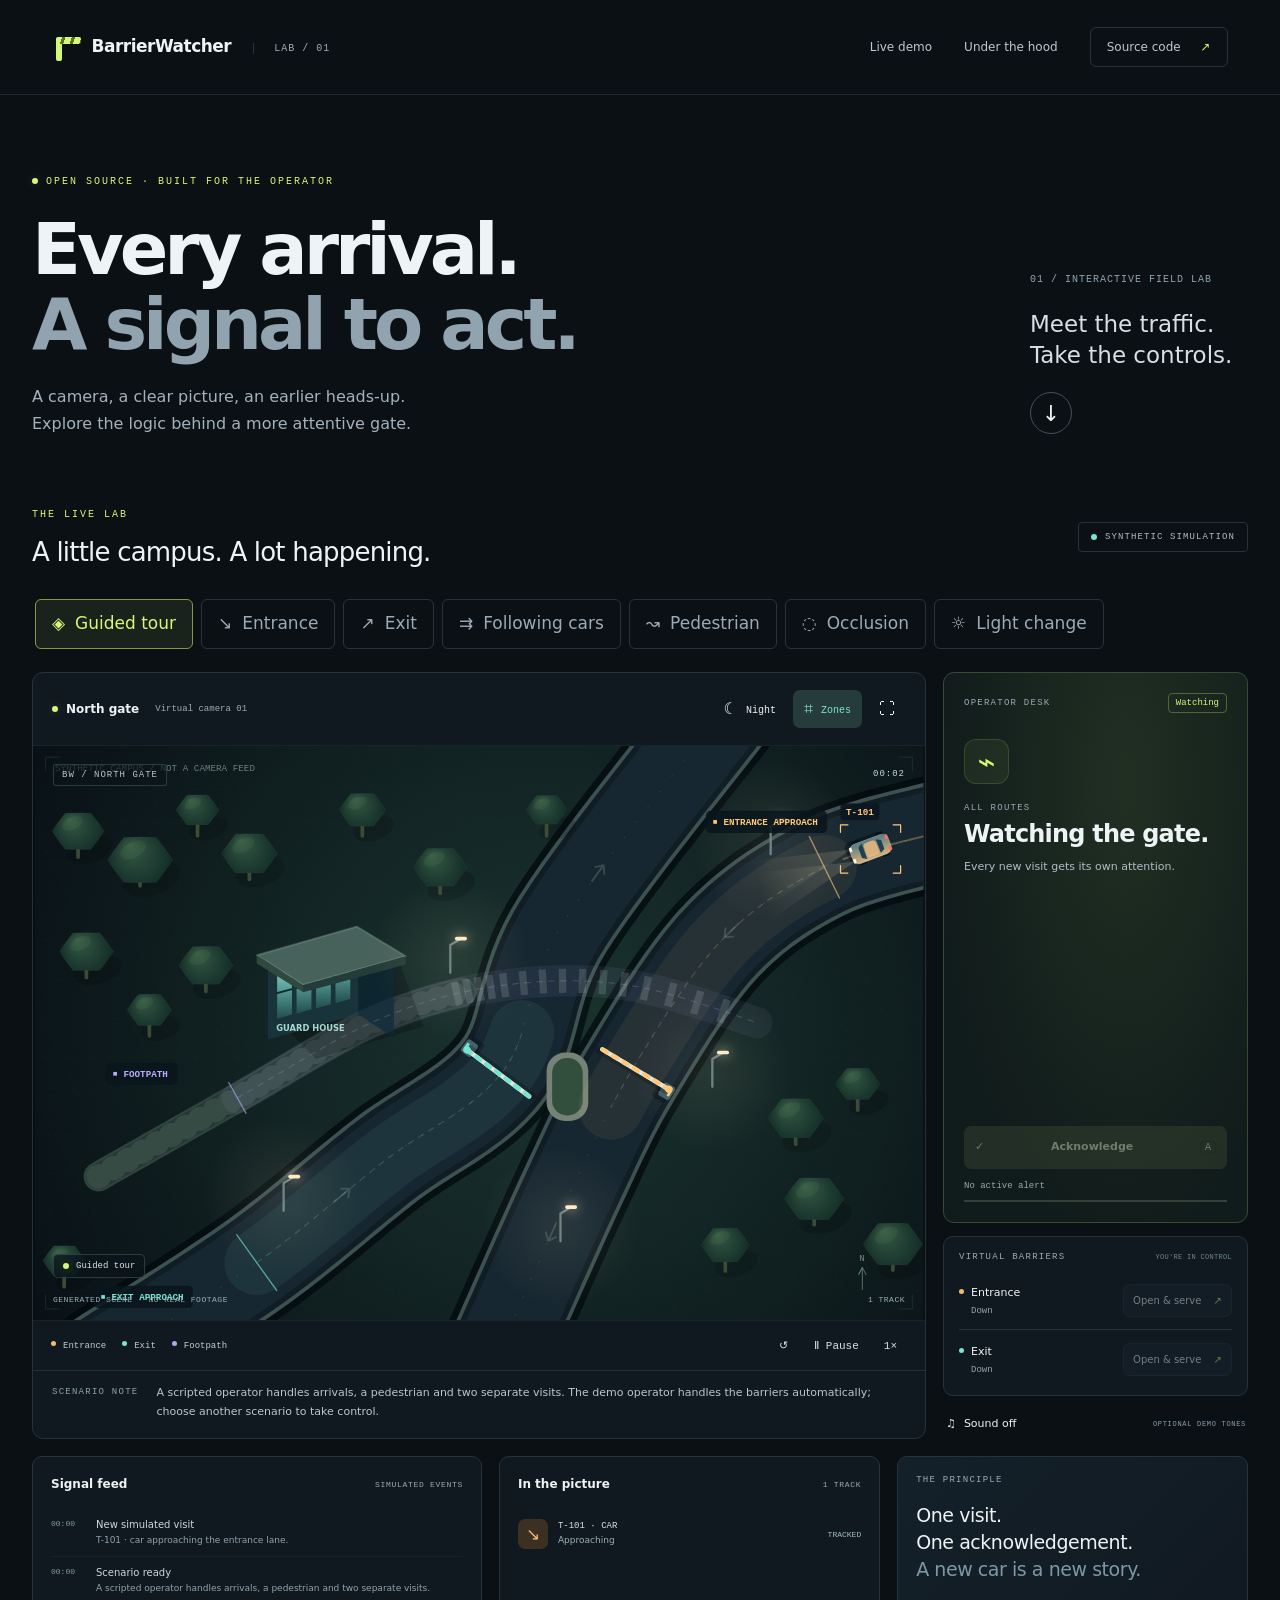
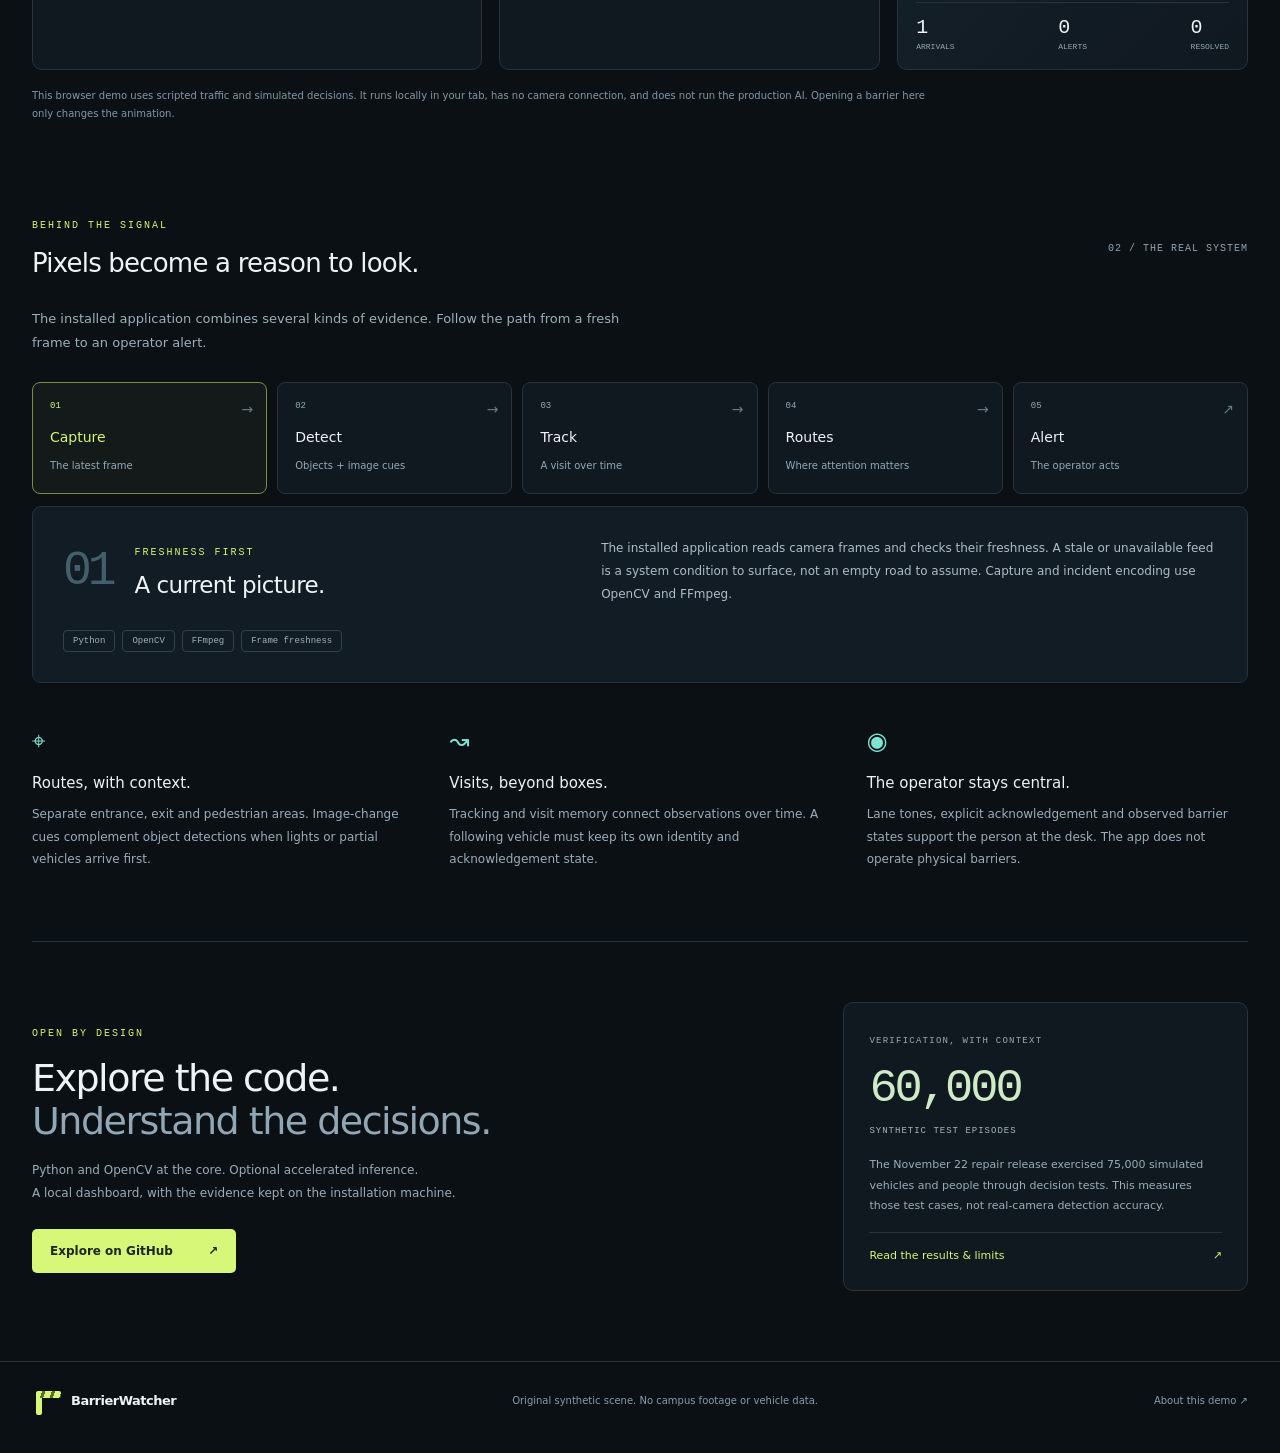
==== demo/index.html @ a51c19c9 "Add interactive synthetic campus demo and GitHub Pages deployment" ====
<!doctype html>
<html lang="en">
<head>
  <meta charset="utf-8">
  <meta name="viewport" content="width=device-width, initial-scale=1">
  <meta name="theme-color" content="#0b1015">
  <meta name="description" content="Explore BarrierWatcher: an interactive, synthetic demonstration of entrance, exit and pedestrian alerts. Open source. Local processing. Human control.">
  <title>BarrierWatcher — Interactive lab</title>
  <link rel="icon" type="image/svg+xml" href="./favicon.svg">
  <link rel="stylesheet" href="./styles.css">
  <script type="module" src="./app.mjs"></script>
</head>
<body>
  <a class="skip" href="#lab">Skip to interactive demo</a>
  <header class="site-header">
    <a class="brand" href="#" aria-label="BarrierWatcher home"><span class="brand-mark" aria-hidden="true"><i></i><b></b></span>BarrierWatcher<span class="brand-version">LAB / 01</span></a>
    <nav aria-label="Main"><a href="#lab">Live demo</a><a href="#technology">Under the hood</a><a class="source-link" href="https://github.com/Assembler-Fourier/c500-guard" target="_blank" rel="noopener noreferrer">Source code <span aria-hidden="true">↗</span></a></nav>
  </header>

  <main>
    <section class="intro" aria-labelledby="page-title">
      <div><p class="eyebrow"><span class="live-dot"></span> OPEN SOURCE · BUILT FOR THE OPERATOR</p><h1 id="page-title">Every arrival.<br><span>A signal to act.</span></h1><p class="intro-copy">A camera, a clear picture, an earlier heads-up.<br>Explore the logic behind a more attentive gate.</p></div>
      <div class="intro-aside"><span class="index-label">01 / INTERACTIVE FIELD LAB</span><p>Meet the traffic.<br>Take the controls.</p><a href="#lab" class="round-link" aria-label="Explore the live demo">↓</a></div>
    </section>

    <section id="lab" class="lab" aria-labelledby="lab-title">
      <div class="section-bar"><div><span class="eyebrow">THE LIVE LAB</span><h2 id="lab-title">A little campus. A lot happening.</h2></div><span class="simulation-label"><span></span>SYNTHETIC SIMULATION</span></div>
      <div class="scenario-strip" aria-label="Choose a traffic scenario" id="scenario-controls"></div>
      <div class="lab-grid">
        <div class="scene-card">
          <div class="scene-toolbar"><div class="scene-name"><span class="live-dot"></span><strong>North gate</strong><span>Virtual camera 01</span></div><div class="toolbar-buttons"><button id="lighting" class="icon-button" aria-label="Switch to day view" title="Switch to day view">☾ <span>Night</span></button><button id="zones" class="icon-button" aria-pressed="true" title="Toggle route overlays">⌗ <span>Zones</span></button><button id="expand" class="icon-button" aria-label="Expand scene" title="Expand scene">⛶</button></div></div>
          <div class="scene-wrap" id="scene-wrap"><canvas id="scene" role="img" aria-label="Animated fictional campus with an entrance lane, an exit lane, a footpath and simulated road users."></canvas><div class="scene-topline"><span class="camera-tag">BW / NORTH GATE</span><span id="sim-clock">00:00</span></div><div class="scene-badge" id="scene-badge"><span class="live-dot"></span><span>Guided tour</span></div><div class="scene-bottomline"><span>GENERATED SCENE · NO REAL FOOTAGE</span><span id="scene-objects">0 TRACKS</span></div></div>
          <div class="scene-controls"><div class="legend"><span class="entrance-dot">Entrance</span><span class="exit-dot">Exit</span><span class="pedestrian-dot">Footpath</span></div><div class="playback"><button id="restart" title="Restart scenario" aria-label="Restart scenario">↺</button><button id="pause" aria-label="Pause simulation">Ⅱ <span>Pause</span></button><button id="speed" aria-label="Playback speed: 1 times">1×</button></div></div>
          <div class="scene-description"><span class="micro-label">SCENARIO NOTE</span><p id="scenario-note"></p></div>
        </div>

        <aside class="operator-panel" aria-label="Operator controls">
          <div class="status-card" id="status-card" data-state="watching"><div class="status-top"><span class="micro-label">OPERATOR DESK</span><span id="status-pill" class="pill">Watching</span></div><div id="status-symbol" class="status-symbol" aria-hidden="true">⌁</div><p class="micro-label" id="alarm-lane">ALL ROUTES</p><h3 id="status-title">Watching the gate.</h3><p id="status-detail">Every new visit gets its own attention.</p><button id="acknowledge" class="acknowledge" disabled><span>✓</span> Acknowledge <kbd>A</kbd></button><div class="quiet-row"><span id="quiet-label">No active alert</span><span id="quiet-value"></span></div><div class="quiet-track"><span id="quiet-progress"></span></div></div>
          <div class="barrier-controls"><div class="barrier-heading"><span class="micro-label">VIRTUAL BARRIERS</span><span>YOU'RE IN CONTROL</span></div><div class="barrier-row"><div><span class="entrance-dot">Entrance</span><small id="entrance-state">Down</small></div><button id="serve-entrance">Open &amp; serve <span>↗</span></button></div><div class="barrier-row"><div><span class="exit-dot">Exit</span><small id="exit-state">Down</small></div><button id="serve-exit">Open &amp; serve <span>↗</span></button></div></div>
          <div class="audio-row"><button id="sound" aria-pressed="false"><span aria-hidden="true">♫</span><span>Sound off</span></button><span>OPTIONAL DEMO TONES</span></div>
        </aside>
      </div>

      <div class="telemetry-grid"><div class="feed-card"><div class="card-heading"><h3>Signal feed</h3><span class="micro-label">SIMULATED EVENTS</span></div><ol id="event-feed" aria-label="Simulation events"></ol></div><div class="tracks-card"><div class="card-heading"><h3>In the picture</h3><span class="micro-label" id="track-count">0 TRACKS</span></div><div id="track-list"></div></div><div class="principle-card"><span class="micro-label">THE PRINCIPLE</span><p>One visit.<br>One acknowledgement.<br><em>A new car is a new story.</em></p><div class="stat-row"><span><strong id="arrival-count">0</strong>Arrivals</span><span><strong id="alert-count">0</strong>Alerts</span><span><strong id="ack-count">0</strong>Resolved</span></div></div></div>
      <p class="simulation-note">This browser demo uses scripted traffic and simulated decisions. It runs locally in your tab, has no camera connection, and does not run the production AI. Opening a barrier here only changes the animation.</p>
      <p id="announcer" class="sr-only" role="status" aria-live="polite"></p>
    </section>

    <section id="technology" class="technology" aria-labelledby="technology-title"><div class="section-bar"><div><span class="eyebrow">BEHIND THE SIGNAL</span><h2 id="technology-title">Pixels become a reason to look.</h2></div><span class="index-label">02 / THE REAL SYSTEM</span></div><p class="section-copy">The installed application combines several kinds of evidence. Follow the path from a fresh frame to an operator alert.</p><div class="pipeline" id="pipeline" aria-label="Explore the processing pipeline"></div><div class="tech-detail"><div><span id="tech-number" class="tech-number">01</span><div><span class="eyebrow" id="tech-tag">FRESHNESS FIRST</span><h3 id="tech-title">A current picture.</h3></div></div><p id="tech-copy"></p><div class="tech-tags" id="tech-tags"></div></div>
        <div class="engineering-grid"><article><span class="feature-icon" aria-hidden="true">⌖</span><h3>Routes, with context.</h3><p>Separate entrance, exit and pedestrian areas. Image-change cues complement object detections when lights or partial vehicles arrive first.</p></article><article><span class="feature-icon" aria-hidden="true">↝</span><h3>Visits, beyond boxes.</h3><p>Tracking and visit memory connect observations over time. A following vehicle must keep its own identity and acknowledgement state.</p></article><article><span class="feature-icon" aria-hidden="true">◉</span><h3>The operator stays central.</h3><p>Lane tones, explicit acknowledgement and observed barrier states support the person at the desk. The app does not operate physical barriers.</p></article></div>
    </section>

    <section class="open-section" aria-labelledby="open-title"><div><span class="eyebrow">OPEN BY DESIGN</span><h2 id="open-title">Explore the code.<br><span>Understand the decisions.</span></h2><p>Python and OpenCV at the core. Optional accelerated inference.<br>A local dashboard, with the evidence kept on the installation machine.</p><a class="primary-link" href="https://github.com/Assembler-Fourier/c500-guard" target="_blank" rel="noopener noreferrer">Explore on GitHub <span>↗</span></a></div><div class="verification-card"><span class="micro-label">VERIFICATION, WITH CONTEXT</span><strong>60,000</strong><span>SYNTHETIC TEST EPISODES</span><p>The November 22 repair release exercised 75,000 simulated vehicles and people through decision tests. This measures those test cases, not real-camera detection accuracy.</p><a href="https://github.com/Assembler-Fourier/c500-guard/blob/main/docs/FIXES-2026-11-22.md" target="_blank" rel="noopener noreferrer">Read the results &amp; limits <span>↗</span></a></div></section>
  </main>
  <footer><a class="brand" href="#"><span class="brand-mark" aria-hidden="true"><i></i><b></b></span>BarrierWatcher</a><span>Original synthetic scene. No campus footage or vehicle data.</span><a href="https://github.com/Assembler-Fourier/c500-guard/blob/main/docs/DEMO.md" target="_blank" rel="noopener noreferrer">About this demo ↗</a></footer>
  <noscript><p class="noscript">Enable JavaScript to run the interactive simulation. The project documentation is available on GitHub.</p></noscript>
</body>
</html>
---- demo/styles.css ----
:root{color-scheme:dark;--bg:#0b1015;--surface:#111920;--raised:#17222b;--line:#26333d;--muted:#9baab5;--text:#eef3f5;--lime:#d6f778;--cyan:#7de3d2;--amber:#f1ba72;--purple:#b7a2ee;--mono:ui-monospace,SFMono-Regular,Consolas,monospace;font-family:Inter,ui-sans-serif,system-ui,-apple-system,BlinkMacSystemFont,"Segoe UI",sans-serif}
*{box-sizing:border-box}html{scroll-behavior:smooth;scroll-padding-top:100px}body{margin:0;background:var(--bg);color:var(--text);font-size:14px;line-height:1.5}button,a{-webkit-tap-highlight-color:transparent}button{font:inherit;color:inherit;cursor:pointer}button:disabled{cursor:default;opacity:.46}button,a{touch-action:manipulation}button:focus-visible,a:focus-visible{outline:2px solid var(--lime);outline-offset:5px}a{color:inherit;text-decoration:none}p,h1,h2,h3{margin:0}button{border:1px solid var(--line);background:var(--raised);border-radius:7px;transition:background .18s,border-color .18s,transform .18s}button:hover:not(:disabled){border-color:#74848e;background:#24323b}a:hover{color:var(--lime)}.site-header{max-width:1560px;margin:auto;padding:27px 4.1%;display:flex;align-items:center;justify-content:space-between;border-bottom:1px solid #202a32;gap:20px}.brand{display:inline-flex;align-items:center;font-weight:750;font-size:17px;letter-spacing:-.5px;gap:12px;white-space:nowrap}.brand-mark{width:27px;height:28px;position:relative;display:block}.brand-mark i{position:absolute;left:4px;top:5px;width:6px;height:23px;background:var(--lime);border-radius:2px}.brand-mark b{position:absolute;left:4px;top:4px;width:25px;height:7px;border-radius:2px;background:repeating-linear-gradient(110deg,var(--lime) 0,var(--lime) 6px,#56702c 6px,#56702c 9px)}.brand-version{font:10px var(--mono);color:var(--muted);letter-spacing:1px;margin:2px 0 0 10px;padding-left:20px;border-left:1px solid var(--line)}nav{display:flex;align-items:center;gap:32px;font-size:12px;color:#bdc8d0}.source-link{border:1px solid var(--line);padding:10px 16px;border-radius:6px}.source-link span{margin-left:16px;color:var(--lime)}main{max-width:1440px;padding:0 32px;margin:auto}.intro{padding:74px 0 65px;display:flex;justify-content:space-between;align-items:end}.eyebrow{font:10px var(--mono);letter-spacing:2px;color:var(--lime);display:inline-flex;gap:8px;align-items:center}.live-dot{width:6px;height:6px;background:var(--lime);border-radius:50%;display:inline-block;flex-shrink:0;box-shadow:0 0 10px #d6f77830}.intro h1{font-size:clamp(44px,5.6vw,80px);font-weight:550;letter-spacing:-4px;line-height:1.04;margin:22px 0}.intro h1 span{color:#91a3af}.intro-copy{color:#a4b2bc;font-size:16px;line-height:1.7}.intro-aside{width:218px;padding:0 0 3px}.index-label{font:10px var(--mono);letter-spacing:1px;color:#91a3af}.intro-aside p{font-size:23px;line-height:1.35;margin:21px 0;color:#d6dfe5}.round-link{display:flex;justify-content:center;align-items:center;width:42px;height:42px;border:1px solid #40505b;border-radius:50%;font-size:22px}.section-bar{display:flex;justify-content:space-between;gap:20px;align-items:center;margin-bottom:24px}.section-bar h2{font-size:26px;font-weight:520;letter-spacing:-.8px;margin-top:10px}.simulation-label{display:flex;align-items:center;gap:8px;font:9px var(--mono);letter-spacing:1.1px;color:#aebbc3;border:1px solid var(--line);padding:9px 12px;border-radius:4px}.simulation-label>span{width:6px;height:6px;background:var(--cyan);border-radius:50%}.scenario-strip{display:flex;gap:8px;margin-bottom:15px;overflow-x:auto;padding:3px 3px 8px;scrollbar-width:thin}.scenario-button{flex-shrink:0;padding:11px 16px;background:transparent;color:#aebbc3;font-size:12px;border-radius:6px;display:flex;align-items:center;gap:10px}.scenario-button>span{font-size:17px;color:var(--muted)}.scenario-button[aria-pressed=true]{background:#d6f77813;border-color:#849944;color:var(--lime)}.scenario-button[aria-pressed=true]>span{color:var(--lime)}.lab-grid{display:grid;grid-template-columns:minmax(0,1fr) 305px;gap:17px}.scene-card{border:1px solid var(--line);border-radius:11px;overflow:hidden;background:var(--surface);min-width:0}.scene-toolbar{padding:17px 19px;display:flex;align-items:center;justify-content:space-between;gap:10px}.scene-name{display:flex;align-items:center;gap:8px;white-space:nowrap}.scene-name strong{font-weight:600;font-size:12px}.scene-name>span:last-child{font:9px var(--mono);color:var(--muted);margin-left:8px}.toolbar-buttons{display:flex;gap:6px;align-items:center}.icon-button{background:transparent;padding:6px 10px;border-color:transparent;font-size:16px}.icon-button span{font:10px var(--mono);vertical-align:1px;margin-left:3px}.icon-button[aria-pressed=true]{background:#263c3b;color:var(--cyan)}.scene-wrap{position:relative;background:#0b151b;aspect-ratio:960/620;min-height:280px;overflow:hidden;border-top:1px solid #26333d80;border-bottom:1px solid #26333d80}.scene-wrap:fullscreen{aspect-ratio:auto;height:100vh;width:100vw}.scene-wrap canvas{display:block;width:100%;height:100%}.scene-topline,.scene-bottomline{position:absolute;left:20px;right:20px;display:flex;justify-content:space-between;pointer-events:none;font:9px var(--mono);letter-spacing:1px;color:#b9c7cb}.scene-topline{top:18px}.camera-tag{background:#0b151ba6;border:1px solid #43606488;padding:5px 8px;border-radius:3px}.scene-topline>span:last-child{padding:5px 0;color:#c5d9db}.scene-bottomline{bottom:16px;font-size:8px;color:#9bafb7;letter-spacing:.5px}.scene-badge{position:absolute;bottom:42px;left:20px;display:flex;align-items:center;gap:7px;background:#0b151bc9;border:1px solid #43606488;border-radius:5px;padding:6px 9px;font:9px var(--mono);color:#d5e5df;pointer-events:none}.scene-controls{display:flex;justify-content:space-between;align-items:center;gap:10px;padding:12px 18px}.legend{display:flex;gap:16px;font:9px var(--mono);color:#bdcbd4}.entrance-dot:before,.exit-dot:before,.pedestrian-dot:before{content:"";display:inline-block;width:5px;height:5px;border-radius:50%;margin-right:7px;background:var(--amber);vertical-align:2px}.exit-dot:before{background:var(--cyan)}.pedestrian-dot:before{background:var(--purple)}.playback{display:flex;gap:5px}.playback button{background:transparent;border-color:transparent;padding:5px 9px;font:11px var(--mono);color:#d6e1e8;min-width:32px}.scene-description{padding:13px 19px 17px;border-top:1px solid #243039;display:flex;gap:18px;align-items:start;min-height:65px}.micro-label{font:9px var(--mono);letter-spacing:1.25px;color:var(--muted)}.scene-description>.micro-label{white-space:nowrap;padding-top:3px;color:#8ca2ab}.scene-description p{font-size:11px;color:#b8c6ce;line-height:1.7}.operator-panel{display:flex;flex-direction:column;gap:13px;min-width:0}.status-card{border:1px solid #364b36;border-radius:11px;background:radial-gradient(ellipse at 60% 20%,#99bc5520,transparent 75%),#101b1b;padding:20px;flex:1;min-height:305px;display:flex;align-items:start;flex-direction:column}.status-top{display:flex;align-items:center;justify-content:space-between;width:100%;gap:8px}.pill{font:9px var(--mono);padding:4px 7px;border-radius:4px;border:1px solid #566435;color:var(--lime)}.status-symbol{display:flex;align-items:center;justify-content:center;width:45px;height:45px;font-size:30px;color:var(--lime);border:1px solid #5c703a70;border-radius:12px;background:#c8ee7610;margin:26px 0 19px}.status-card h3{font-size:24px;line-height:1.2;font-weight:570;letter-spacing:-.8px;margin:7px 0 9px}.status-card>p:not(.micro-label){font-size:11px;color:#afbec6;min-height:34px;line-height:1.6;margin-bottom:19px}.status-card[data-state=alert]{border-color:#b48c4d;background:radial-gradient(ellipse at 60% 20%,#e5a35725,transparent 80%),#1c1c18}.status-card[data-state=alert] .pill{color:#ffcd88;border-color:#95682b}.status-card[data-state=alert] .status-symbol{color:#ffce88;border-color:#93683d}.status-card[data-state=quiet]{background:radial-gradient(ellipse at 60% 20%,#7ccebf18,transparent 80%),#101b1b;border-color:#3c6f65}.acknowledge{width:100%;margin-top:auto;padding:13px 11px;display:flex;justify-content:space-between;align-items:center;font-size:11px;background:var(--lime);color:#1c2810;border:0;font-weight:650}.acknowledge:not(:disabled):hover{background:#ebffae}.acknowledge:disabled{background:#364331;color:#ccd7b7;opacity:.5}kbd{font:10px var(--mono);border:1px solid #202c1a50;border-radius:3px;padding:0 4px}.quiet-row{display:flex;justify-content:space-between;width:100%;font:9px var(--mono);color:#99aaa9;margin-top:12px}.quiet-track{width:100%;height:2px;margin-top:9px;background:#36403a;overflow:hidden}.quiet-track span{display:block;background:var(--cyan);height:100%;width:0;transition:width .1s linear}.barrier-controls{border:1px solid var(--line);border-radius:10px;background:var(--surface);padding:15px}.barrier-heading{display:flex;justify-content:space-between;gap:10px;align-items:center;margin-bottom:10px}.barrier-heading>span:last-child{font:7px var(--mono);color:#6f8490;letter-spacing:.3px}.barrier-row{display:flex;justify-content:space-between;align-items:center;gap:10px;padding:12px 0 4px}.barrier-row+.barrier-row{margin-top:8px;border-top:1px solid var(--line);padding-top:13px}.barrier-row>div{font-size:11px}.barrier-row small{display:block;font:9px var(--mono);color:#93a3ad;margin:5px 0 0 12px}.barrier-row button{font-size:10px;padding:8px 9px;white-space:nowrap}.barrier-row button span{margin-left:9px;color:var(--lime)}.audio-row{display:flex;align-items:center;justify-content:space-between;gap:8px;padding:0 2px}.audio-row button{background:transparent;border:0;padding:7px 1px;font-size:11px;display:flex;gap:8px}.audio-row>span{font:7px var(--mono);letter-spacing:.7px;color:#8da0ab}.audio-row button[aria-pressed=true]{color:var(--lime)}.telemetry-grid{display:grid;grid-template-columns:1.18fr 1fr .92fr;gap:17px;margin-top:17px}.feed-card,.tracks-card,.principle-card{background:var(--surface);border:1px solid var(--line);border-radius:10px;padding:18px;min-width:0}.card-heading{display:flex;align-items:center;justify-content:space-between;gap:10px;margin-bottom:16px}.card-heading h3{font-size:12px;font-weight:600}.card-heading .micro-label{font-size:8px;letter-spacing:.7px}#event-feed{list-style:none;padding:0;margin:0;min-height:138px}#event-feed li{display:grid;grid-template-columns:35px 1fr;gap:10px;align-items:start;padding:8px 0;font-size:10px}#event-feed li+li{border-top:1px solid #26333d65}#event-feed time{font:8px var(--mono);color:#839aa7;padding-top:2px}#event-feed strong{display:block;font-size:10px;font-weight:500;color:#c9d7df}#event-feed small{color:#8ea2af;font-size:9px;display:block;margin-top:2px}.empty-state{display:flex;align-items:center;justify-content:center;min-height:130px;flex-direction:column;gap:7px;color:#8c9faa;font-size:11px}.empty-state span{font-size:24px;color:#45606c}.track-item{display:flex;gap:10px;align-items:center;font-size:10px;padding:10px 0}.track-item+.track-item{border-top:1px solid #26333d65}.track-icon{font:17px var(--mono);color:var(--cyan);background:#213530;width:30px;height:30px;display:flex;align-items:center;justify-content:center;border-radius:7px}.track-item[data-lane=entrance] .track-icon{color:var(--amber);background:#3c3022}.track-item[data-lane=pedestrian] .track-icon{color:var(--purple);background:#30283e}.track-item strong{font:9px var(--mono);display:block;color:#d8e2e8}.track-item small{font-size:9px;color:#9cafba;display:block;margin-top:3px}.track-item>span:last-child{margin-left:auto;font:8px var(--mono);color:#9fbdc1}.principle-card{background:linear-gradient(135deg,#14212a,#101820);display:flex;flex-direction:column}.principle-card>p{font-size:19px;line-height:1.4;letter-spacing:-.45px;margin:17px 0 20px}.principle-card em{font-style:normal;color:#7c98a7}.stat-row{display:flex;justify-content:space-between;gap:15px;border-top:1px solid var(--line);padding-top:13px;margin-top:auto}.stat-row span{font:8px var(--mono);text-transform:uppercase;color:#94a9b5}.stat-row strong{display:block;font-size:20px;color:var(--text);font-weight:400;margin-bottom:3px}.simulation-note{font-size:10px;color:#8398a6;line-height:1.8;max-width:910px;margin:17px 0 0}.technology{padding:90px 0 70px}.section-copy{color:#9bafb9;font-size:13px;max-width:610px;line-height:1.8;margin-bottom:25px}.pipeline{display:grid;grid-template-columns:repeat(5,1fr);gap:10px;margin:28px 0 12px}.pipeline-button{text-align:left;border-radius:8px;padding:18px 17px;background:var(--surface);position:relative;min-width:0}.pipeline-button:after{content:'→';position:absolute;right:13px;top:16px;color:#627d8c}.pipeline-button:last-child:after{content:'↗'}.pipeline-button>span:first-child{display:block;font:9px var(--mono);color:#91a9b7;margin-bottom:16px}.pipeline-button strong{display:block;font-size:14px;font-weight:500;margin-bottom:6px}.pipeline-button small{font-size:10px;color:#91a9b7}.pipeline-button[aria-pressed=true]{background:#d6f7780a;border-color:#798d47}.pipeline-button[aria-pressed=true] strong,.pipeline-button[aria-pressed=true]>span:first-child{color:var(--lime)}.tech-detail{display:grid;grid-template-columns:1fr 1.2fr;gap:25px;padding:30px;background:#111c24;border:1px solid var(--line);border-radius:9px}.tech-detail>div:first-child{display:flex;align-items:center;gap:22px}.tech-number{font:48px var(--mono);letter-spacing:-4px;color:#435f6b}.tech-detail h3{font-size:23px;font-weight:500;letter-spacing:-.6px;margin-top:7px}.tech-detail>p{color:#adbec8;font-size:12px;line-height:1.9}.tech-tags{grid-column:1/-1;display:flex;gap:7px;flex-wrap:wrap}.tech-tags span{font:9px var(--mono);color:#9fb2bd;border:1px solid #30434d;border-radius:4px;padding:5px 9px}.engineering-grid{display:grid;grid-template-columns:repeat(3,1fr);gap:36px;margin-top:40px}.feature-icon{display:block;font-size:24px;color:var(--cyan);margin-bottom:13px}.engineering-grid h3{font-size:15px;font-weight:500;margin-bottom:8px}.engineering-grid p{font-size:12px;color:#9aaeba;line-height:1.9}.open-section{display:grid;grid-template-columns:1.3fr .7fr;gap:60px;border-top:1px solid var(--line);padding:60px 0 70px;align-items:center}.open-section h2{font-size:38px;font-weight:500;letter-spacing:-1.5px;line-height:1.15;margin:15px 0}.open-section h2 span{color:#92a7b5}.open-section>div>p{color:#9aadb8;font-size:12px;line-height:1.9;margin-bottom:24px}.primary-link{display:inline-flex;gap:35px;align-items:center;background:var(--lime);color:#1b2716;font-size:12px;font-weight:600;padding:13px 18px;border-radius:5px}.primary-link:hover{background:#e6ffa4;color:#1b2716}.verification-card{border:1px solid var(--line);border-radius:10px;padding:25px;background:var(--surface)}.verification-card>strong{display:block;font:47px var(--mono);letter-spacing:-3px;color:#cfeac6;margin:13px 0 3px}.verification-card>span:not(.micro-label){font:9px var(--mono);letter-spacing:1px;color:#a6b7bd}.open-section .verification-card>p{font-size:11px;line-height:1.85;margin:16px 0}.verification-card>a{font-size:11px;color:var(--lime);display:flex;justify-content:space-between;border-top:1px solid var(--line);padding-top:15px}footer{max-width:1440px;margin:0 auto;padding:25px 32px 35px;border-top:1px solid var(--line);display:flex;align-items:center;justify-content:space-between;gap:25px}footer .brand{font-size:13px}footer>span,footer>a:last-child{font-size:10px;color:#869da9}.sr-only{position:absolute;clip:rect(0,0,0,0);width:1px;height:1px;overflow:hidden;white-space:nowrap}.skip{position:fixed;left:15px;top:-100px;z-index:20;background:var(--lime);color:#162111;padding:12px}.skip:focus{top:12px}.noscript{padding:30px;color:var(--amber)}
@media(min-width:1550px){main{max-width:1500px}.intro{padding-top:85px}.lab-grid{grid-template-columns:minmax(0,1fr) 325px}.status-card{padding:24px}.status-card h3{font-size:27px}}
@media(max-width:1100px){main{padding:0 25px}.lab-grid{grid-template-columns:minmax(0,1fr) 270px}.status-card{padding:16px}.status-symbol{margin-top:19px;margin-bottom:12px}.scene-name>span:last-child{display:none}.scene-toolbar{padding:12px}.icon-button{padding:6px}.scene-description{flex-direction:column;gap:5px}.legend{gap:9px;font-size:8px}.scene-controls{padding:10px}.telemetry-grid{gap:12px}.principle-card>p{font-size:16px}.tech-detail{grid-template-columns:1fr 1.1fr}.tech-number{font-size:38px}.tech-detail h3{font-size:20px}}
@media(max-width:820px){nav{gap:17px}.brand-version{display:none}.intro{padding:55px 0 45px}.intro-aside{width:160px}.intro-aside p{font-size:19px}.intro h1{letter-spacing:-2.5px}.intro-copy{font-size:14px}.lab-grid{grid-template-columns:1fr}.operator-panel{display:grid;grid-template-columns:1.2fr 1fr;gap:12px}.status-card{grid-row:1/3;min-height:275px}.status-symbol{width:32px;height:32px;font-size:24px;margin:15px 0 9px}.status-card h3{font-size:23px}.status-card>p:not(.micro-label){margin-bottom:12px;min-height:30px}.barrier-controls{align-self:start}.barrier-row{padding:14px 0 7px}.audio-row{align-self:end}.scene-wrap{min-height:0}.scene-name>span:last-child{display:block}.telemetry-grid{grid-template-columns:1fr 1fr}.principle-card{grid-column:1/-1;flex-direction:row;align-items:center;gap:20px;justify-content:space-between}.principle-card>.micro-label{display:none}.principle-card>p{margin:0;font-size:16px}.stat-row{border:0;margin:0;gap:35px;padding:0}.pipeline-button{padding:14px 11px}.pipeline-button small{font-size:9px}.tech-detail{padding:23px;grid-template-columns:1fr;gap:17px}.engineering-grid{gap:23px}.open-section{gap:30px;grid-template-columns:1fr 1fr}.open-section h2{font-size:28px}.section-bar h2{font-size:23px}.simulation-label{font-size:8px}.technology{padding-top:65px}footer{flex-wrap:wrap}}
@media(max-width:560px){.site-header{padding:20px;gap:12px}.brand{font-size:15px;gap:8px}.brand-mark{width:24px}nav>a:not(.source-link){display:none}.source-link{padding:8px 10px;font-size:10px}.source-link span{margin-left:5px}main{padding:0 16px}.intro{padding:40px 0}.intro h1{font-size:47px;letter-spacing:-2.3px;margin-top:18px}.intro .eyebrow{font-size:8px;letter-spacing:1.2px}.intro-aside{display:none}.intro-copy{font-size:13px}.section-bar{align-items:start;flex-direction:column;gap:13px;margin-bottom:18px}.section-bar h2{font-size:22px;letter-spacing:-.5px}.simulation-label{padding:6px 8px;font-size:7px}.scenario-button{font-size:11px;padding:9px 12px}.scene-name>span:last-child{display:none}.scene-toolbar{padding:10px 12px}.toolbar-buttons{gap:1px}.icon-button span{font-size:8px}.icon-button{font-size:15px}.scene-topline{left:12px;right:12px;top:10px;font-size:7px}.camera-tag{padding:3px 5px}.scene-bottomline{left:12px;right:12px;bottom:10px;font-size:6px}.scene-badge{left:12px;bottom:28px;font-size:7px;padding:4px 6px}.scene-description{padding:12px}.scene-description p{font-size:10px}.scene-description>.micro-label{font-size:8px}.scene-controls{padding:10px;gap:4px}.legend{gap:7px;font-size:7px}.legend span:before{margin-right:4px;width:4px;height:4px}.playback{gap:0}.playback button{font-size:10px;padding:5px 6px;min-width:26px}.playback button span{display:none}.operator-panel{grid-template-columns:1fr}.status-card{grid-row:auto;min-height:0;padding:17px}.status-symbol{display:none}.status-card>#alarm-lane{margin-top:20px}.status-card h3{font-size:24px}.status-card>p:not(.micro-label){min-height:0}.acknowledge{padding:14px}.barrier-controls{padding:14px}.barrier-heading>span:last-child{font-size:7px}.barrier-row{padding:12px 0 4px}.barrier-row button{font-size:11px;padding:9px 13px}.audio-row{padding:0 5px}.telemetry-grid{grid-template-columns:1fr}.principle-card{grid-column:auto;flex-direction:column;align-items:start}.principle-card>p{font-size:19px}.stat-row{width:100%;border-top:1px solid var(--line);padding-top:15px}.simulation-note{font-size:9px}.technology{padding:50px 0 40px}.section-copy{font-size:12px}.pipeline{gap:6px;grid-template-columns:repeat(5,minmax(0,1fr))}.pipeline-button{padding:10px 6px;min-height:80px;text-align:center}.pipeline-button:after{display:none}.pipeline-button>span:first-child{margin-bottom:10px;font-size:8px}.pipeline-button strong{font-size:9px;letter-spacing:-.2px}.pipeline-button small{display:none}.tech-detail{padding:18px}.tech-detail>div:first-child{gap:15px}.tech-detail h3{font-size:20px}.tech-detail .eyebrow{font-size:8px;letter-spacing:1px}.tech-number{font-size:36px}.tech-detail>p{font-size:11px}.engineering-grid{grid-template-columns:1fr;gap:25px;margin-top:28px}.feature-icon{margin-bottom:6px}.engineering-grid p{font-size:12px}.open-section{grid-template-columns:1fr;gap:30px;padding:40px 0}.open-section h2{font-size:32px}.verification-card{padding:22px}footer{padding:24px 17px;gap:20px}footer>span{order:3;flex-basis:100%;font-size:9px}footer>a:last-child{font-size:9px;margin-left:auto}.stat-row strong{font-size:22px}}
@media(prefers-reduced-motion:reduce){html{scroll-behavior:auto}*,*:before,*:after{animation:none!important;transition:none!important}}
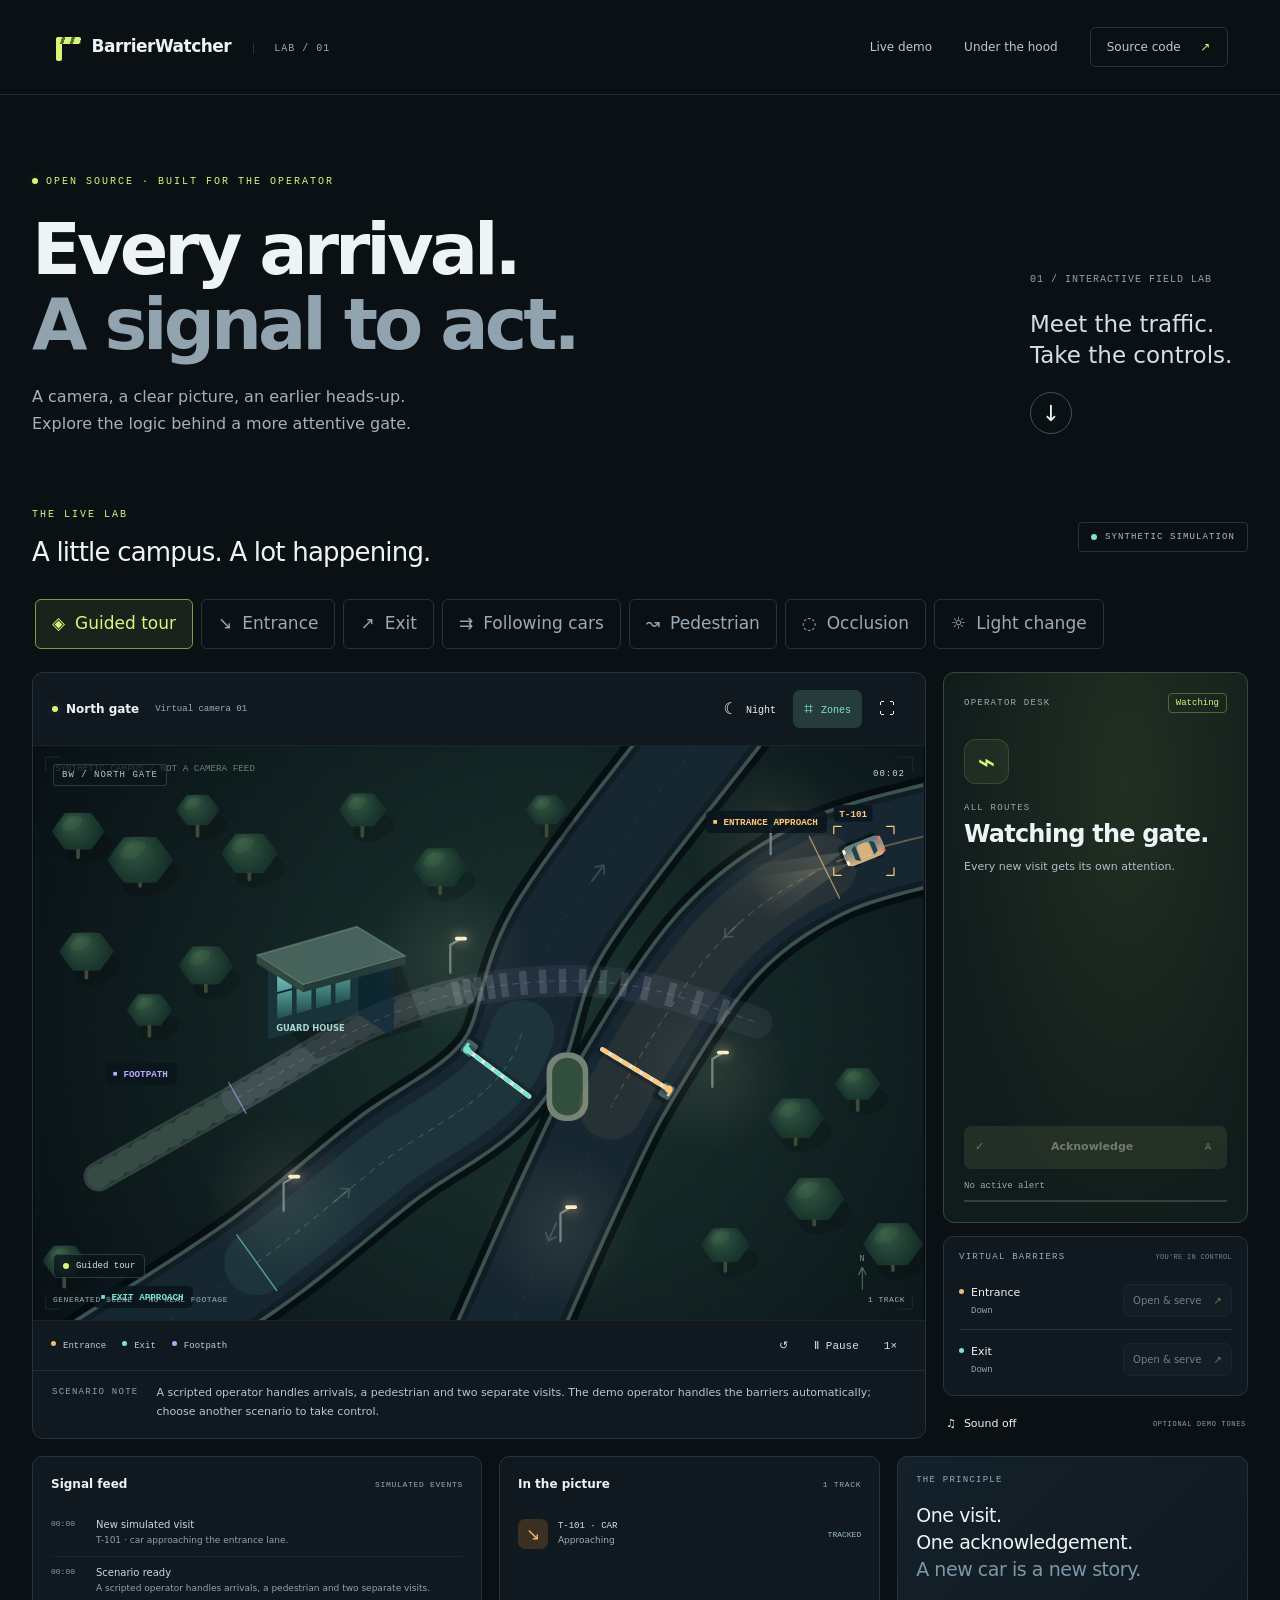
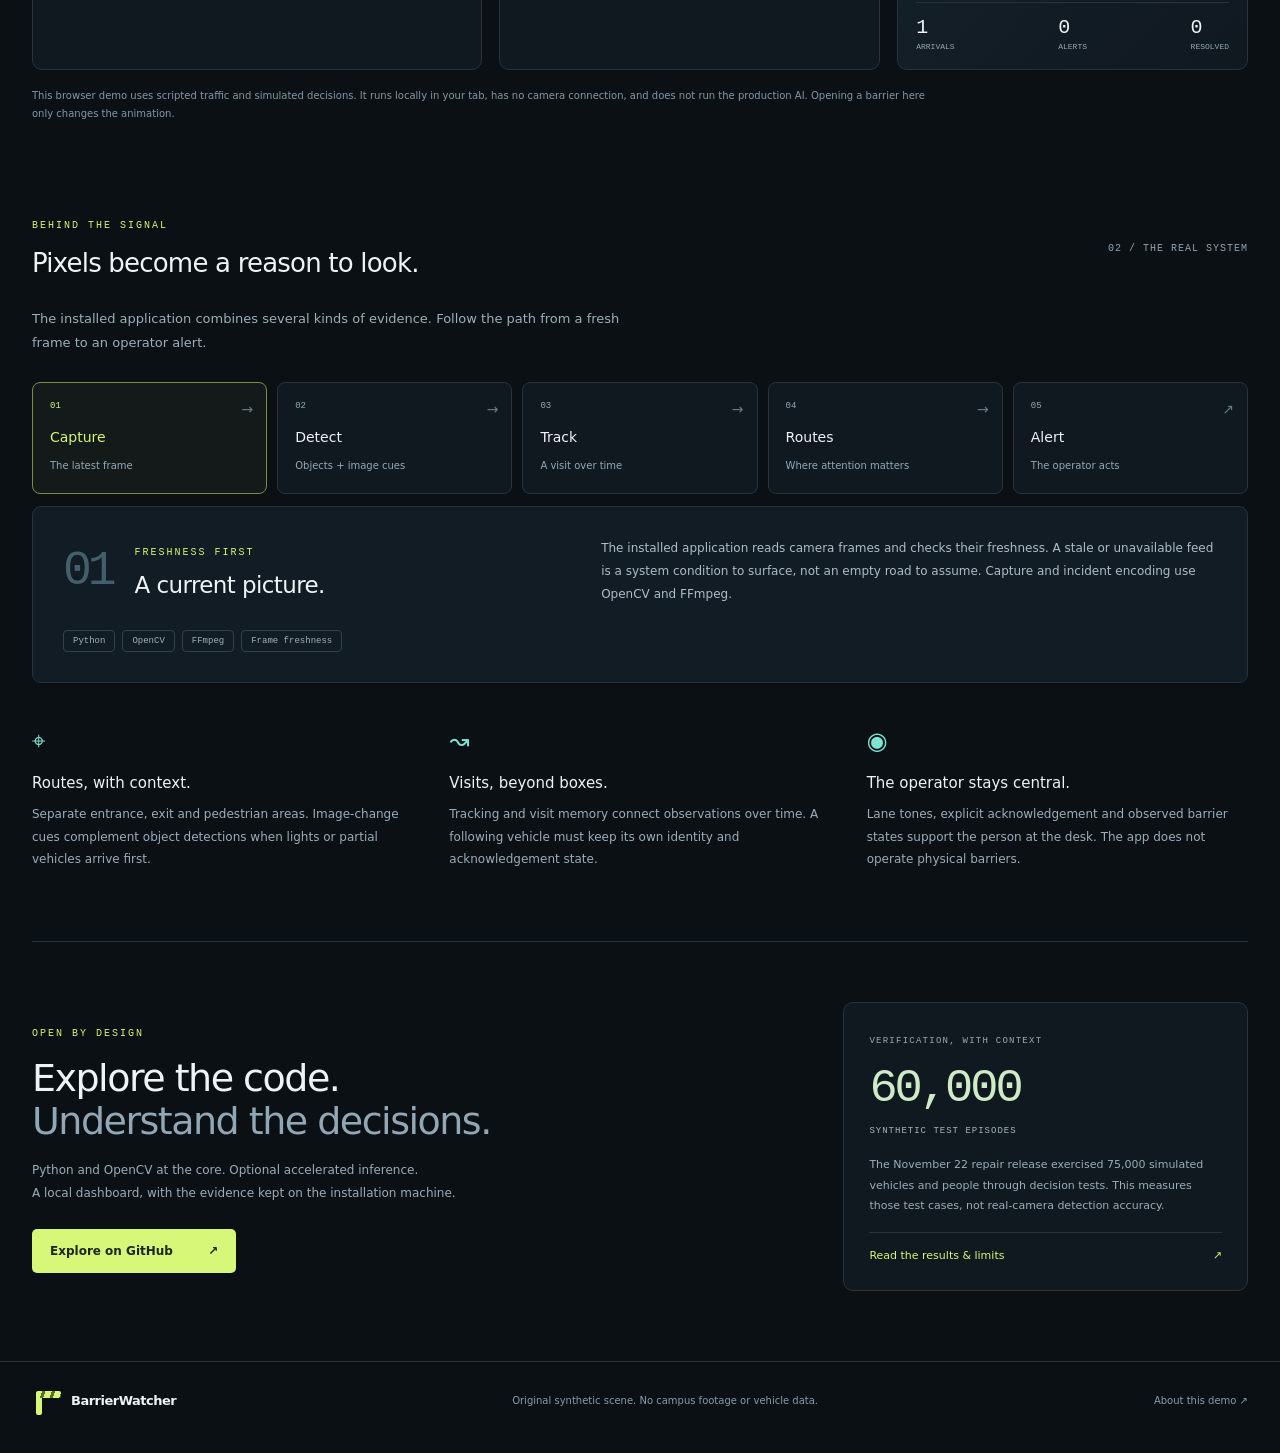
==== commit 4e307ce1: "Version demo assets together to prevent cached release mixtures" ====
--- a/demo/index.html
+++ b/demo/index.html
@@ -6,9 +6,9 @@
   <meta name="theme-color" content="#0b1015">
   <meta name="description" content="Explore BarrierWatcher: an interactive, synthetic demonstration of entrance, exit and pedestrian alerts. Open source. Local processing. Human control.">
   <title>BarrierWatcher — Interactive lab</title>
-  <link rel="icon" type="image/svg+xml" href="./favicon.svg">
-  <link rel="stylesheet" href="./styles.css">
-  <script type="module" src="./app.mjs"></script>
+  <link rel="icon" type="image/svg+xml" href="./favicon.svg?v=__DEMO_VERSION__">
+  <link rel="stylesheet" href="./styles.css?v=__DEMO_VERSION__">
+  <script type="module" src="./app.mjs?v=__DEMO_VERSION__"></script>
 </head>
 <body>
   <a class="skip" href="#lab">Skip to interactive demo</a>
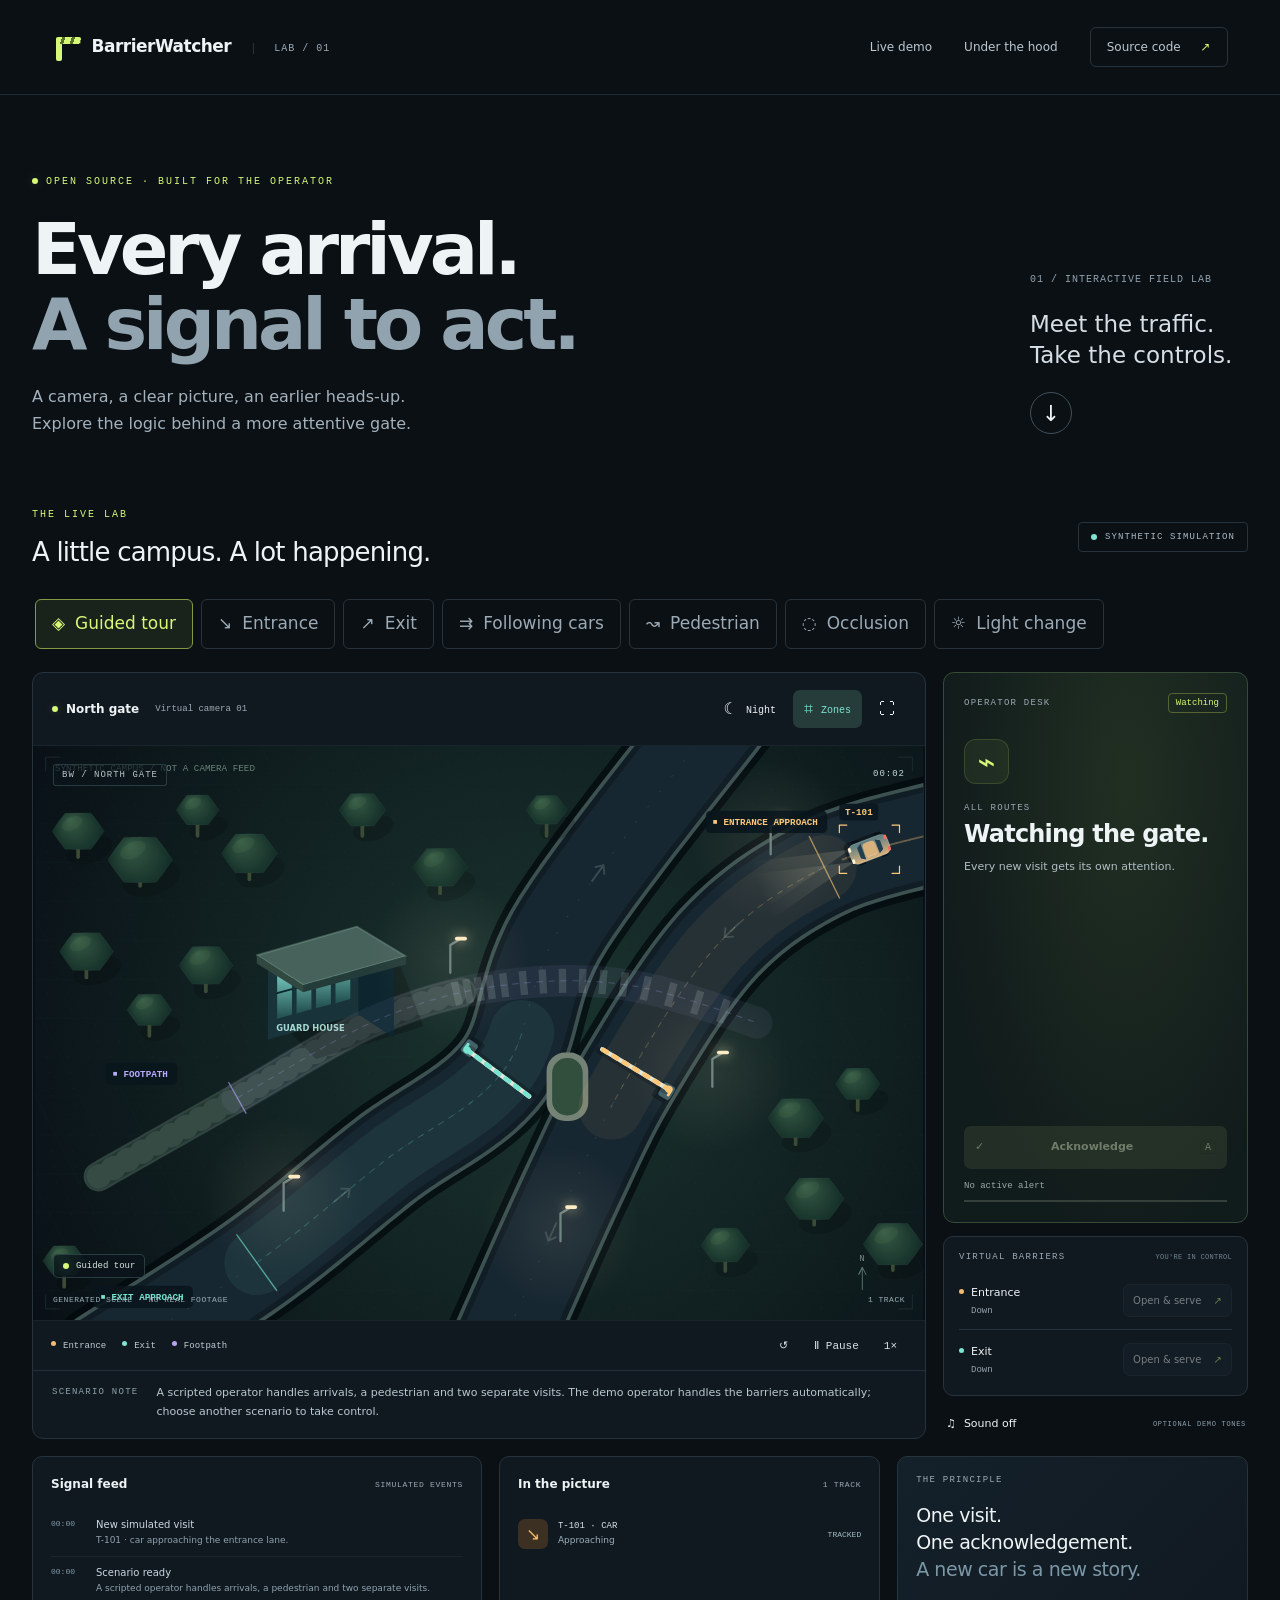
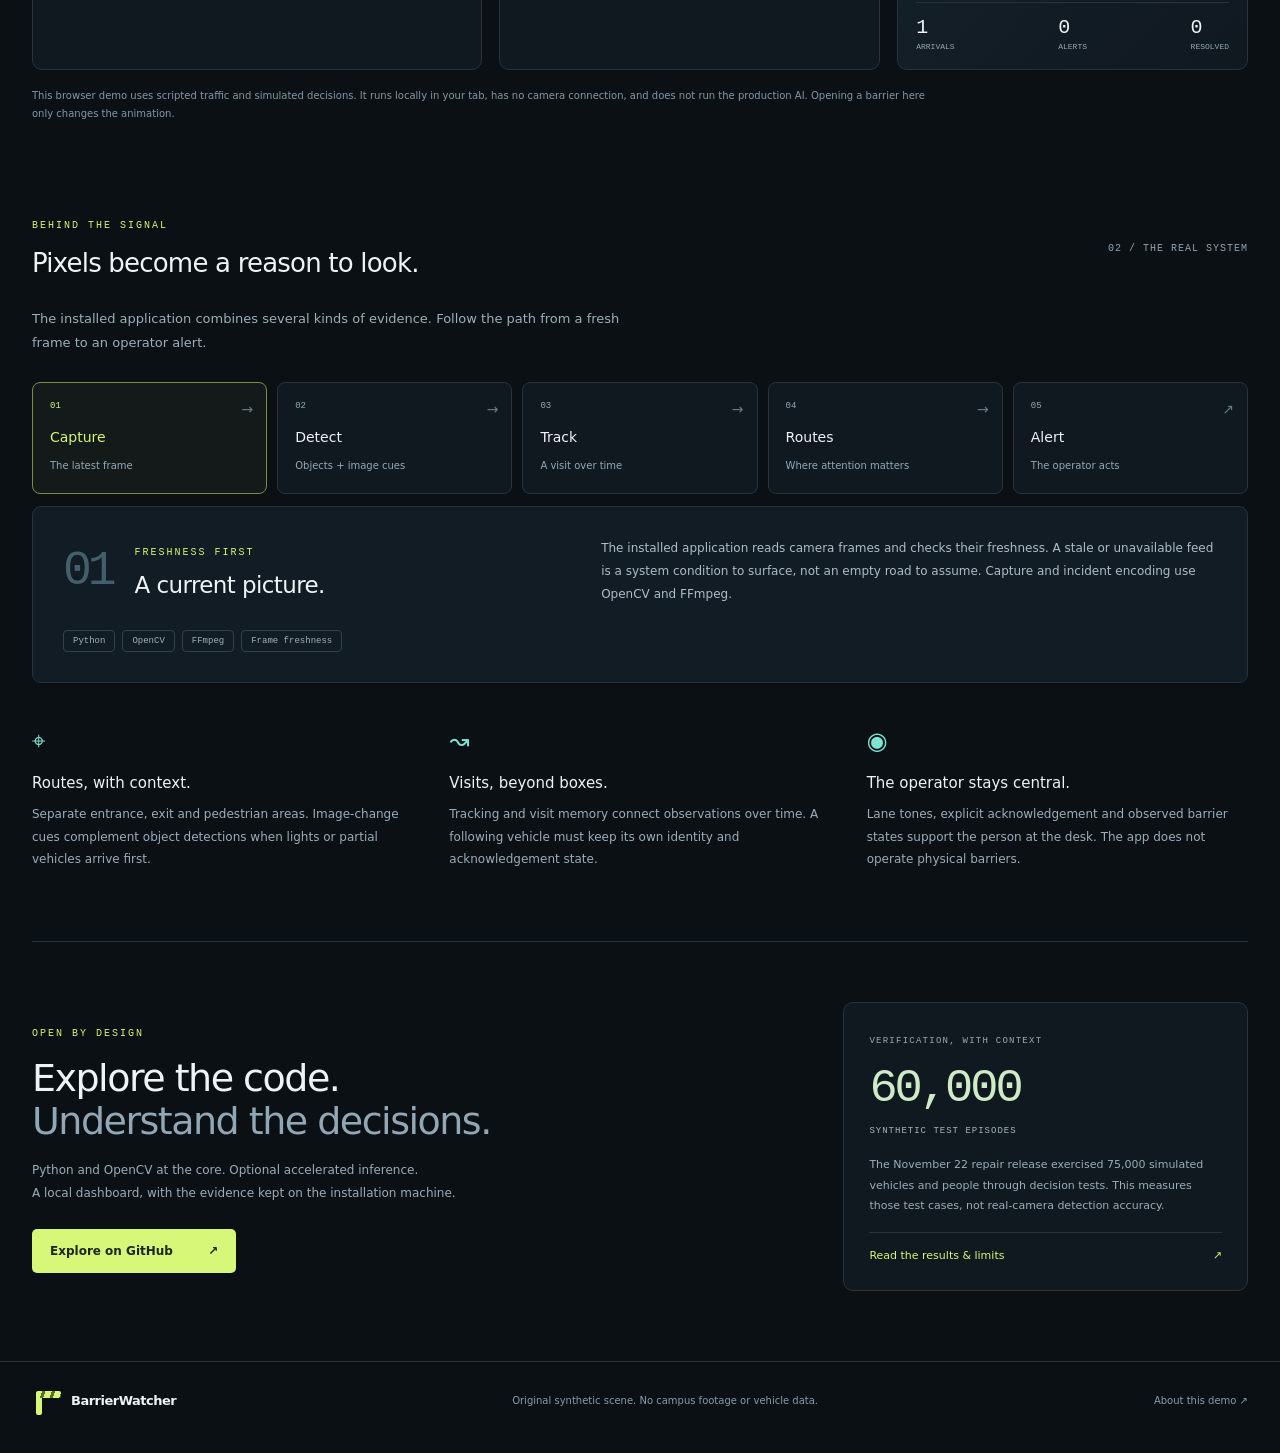
==== commit 48b51d0d: "Add social preview image to the interactive demo" ====
--- a/demo/index.html
+++ b/demo/index.html
@@ -6,6 +6,15 @@
   <meta name="theme-color" content="#0b1015">
   <meta name="description" content="Explore BarrierWatcher: an interactive, synthetic demonstration of entrance, exit and pedestrian alerts. Open source. Local processing. Human control.">
   <title>BarrierWatcher — Interactive lab</title>
+  <meta property="og:type" content="website">
+  <meta property="og:title" content="BarrierWatcher - Interactive lab">
+  <meta property="og:description" content="An interactive, synthetic demonstration of entrance, exit and pedestrian alerts. Open source. Local processing. Human control.">
+  <meta property="og:url" content="https://assembler-fourier.github.io/c500-guard/">
+  <meta property="og:image" content="https://assembler-fourier.github.io/c500-guard/og-image.png">
+  <meta property="og:image:width" content="1200">
+  <meta property="og:image:height" content="630">
+  <meta name="twitter:card" content="summary_large_image">
+  <meta name="twitter:image" content="https://assembler-fourier.github.io/c500-guard/og-image.png">
   <link rel="icon" type="image/svg+xml" href="./favicon.svg?v=__DEMO_VERSION__">
   <link rel="stylesheet" href="./styles.css?v=__DEMO_VERSION__">
   <script type="module" src="./app.mjs?v=__DEMO_VERSION__"></script>
--- a/demo/styles.css
+++ b/demo/styles.css
@@ -5,3 +5,4 @@
 @media(max-width:820px){nav{gap:17px}.brand-version{display:none}.intro{padding:55px 0 45px}.intro-aside{width:160px}.intro-aside p{font-size:19px}.intro h1{letter-spacing:-2.5px}.intro-copy{font-size:14px}.lab-grid{grid-template-columns:1fr}.operator-panel{display:grid;grid-template-columns:1.2fr 1fr;gap:12px}.status-card{grid-row:1/3;min-height:275px}.status-symbol{width:32px;height:32px;font-size:24px;margin:15px 0 9px}.status-card h3{font-size:23px}.status-card>p:not(.micro-label){margin-bottom:12px;min-height:30px}.barrier-controls{align-self:start}.barrier-row{padding:14px 0 7px}.audio-row{align-self:end}.scene-wrap{min-height:0}.scene-name>span:last-child{display:block}.telemetry-grid{grid-template-columns:1fr 1fr}.principle-card{grid-column:1/-1;flex-direction:row;align-items:center;gap:20px;justify-content:space-between}.principle-card>.micro-label{display:none}.principle-card>p{margin:0;font-size:16px}.stat-row{border:0;margin:0;gap:35px;padding:0}.pipeline-button{padding:14px 11px}.pipeline-button small{font-size:9px}.tech-detail{padding:23px;grid-template-columns:1fr;gap:17px}.engineering-grid{gap:23px}.open-section{gap:30px;grid-template-columns:1fr 1fr}.open-section h2{font-size:28px}.section-bar h2{font-size:23px}.simulation-label{font-size:8px}.technology{padding-top:65px}footer{flex-wrap:wrap}}
 @media(max-width:560px){.site-header{padding:20px;gap:12px}.brand{font-size:15px;gap:8px}.brand-mark{width:24px}nav>a:not(.source-link){display:none}.source-link{padding:8px 10px;font-size:10px}.source-link span{margin-left:5px}main{padding:0 16px}.intro{padding:40px 0}.intro h1{font-size:47px;letter-spacing:-2.3px;margin-top:18px}.intro .eyebrow{font-size:8px;letter-spacing:1.2px}.intro-aside{display:none}.intro-copy{font-size:13px}.section-bar{align-items:start;flex-direction:column;gap:13px;margin-bottom:18px}.section-bar h2{font-size:22px;letter-spacing:-.5px}.simulation-label{padding:6px 8px;font-size:7px}.scenario-button{font-size:11px;padding:9px 12px}.scene-name>span:last-child{display:none}.scene-toolbar{padding:10px 12px}.toolbar-buttons{gap:1px}.icon-button span{font-size:8px}.icon-button{font-size:15px}.scene-topline{left:12px;right:12px;top:10px;font-size:7px}.camera-tag{padding:3px 5px}.scene-bottomline{left:12px;right:12px;bottom:10px;font-size:6px}.scene-badge{left:12px;bottom:28px;font-size:7px;padding:4px 6px}.scene-description{padding:12px}.scene-description p{font-size:10px}.scene-description>.micro-label{font-size:8px}.scene-controls{padding:10px;gap:4px}.legend{gap:7px;font-size:7px}.legend span:before{margin-right:4px;width:4px;height:4px}.playback{gap:0}.playback button{font-size:10px;padding:5px 6px;min-width:26px}.playback button span{display:none}.operator-panel{grid-template-columns:1fr}.status-card{grid-row:auto;min-height:0;padding:17px}.status-symbol{display:none}.status-card>#alarm-lane{margin-top:20px}.status-card h3{font-size:24px}.status-card>p:not(.micro-label){min-height:0}.acknowledge{padding:14px}.barrier-controls{padding:14px}.barrier-heading>span:last-child{font-size:7px}.barrier-row{padding:12px 0 4px}.barrier-row button{font-size:11px;padding:9px 13px}.audio-row{padding:0 5px}.telemetry-grid{grid-template-columns:1fr}.principle-card{grid-column:auto;flex-direction:column;align-items:start}.principle-card>p{font-size:19px}.stat-row{width:100%;border-top:1px solid var(--line);padding-top:15px}.simulation-note{font-size:9px}.technology{padding:50px 0 40px}.section-copy{font-size:12px}.pipeline{gap:6px;grid-template-columns:repeat(5,minmax(0,1fr))}.pipeline-button{padding:10px 6px;min-height:80px;text-align:center}.pipeline-button:after{display:none}.pipeline-button>span:first-child{margin-bottom:10px;font-size:8px}.pipeline-button strong{font-size:9px;letter-spacing:-.2px}.pipeline-button small{display:none}.tech-detail{padding:18px}.tech-detail>div:first-child{gap:15px}.tech-detail h3{font-size:20px}.tech-detail .eyebrow{font-size:8px;letter-spacing:1px}.tech-number{font-size:36px}.tech-detail>p{font-size:11px}.engineering-grid{grid-template-columns:1fr;gap:25px;margin-top:28px}.feature-icon{margin-bottom:6px}.engineering-grid p{font-size:12px}.open-section{grid-template-columns:1fr;gap:30px;padding:40px 0}.open-section h2{font-size:32px}.verification-card{padding:22px}footer{padding:24px 17px;gap:20px}footer>span{order:3;flex-basis:100%;font-size:9px}footer>a:last-child{font-size:9px;margin-left:auto}.stat-row strong{font-size:22px}}
 @media(prefers-reduced-motion:reduce){html{scroll-behavior:auto}*,*:before,*:after{animation:none!important;transition:none!important}}
+.skip{opacity:0;pointer-events:none}.skip:focus{opacity:1;pointer-events:auto}
